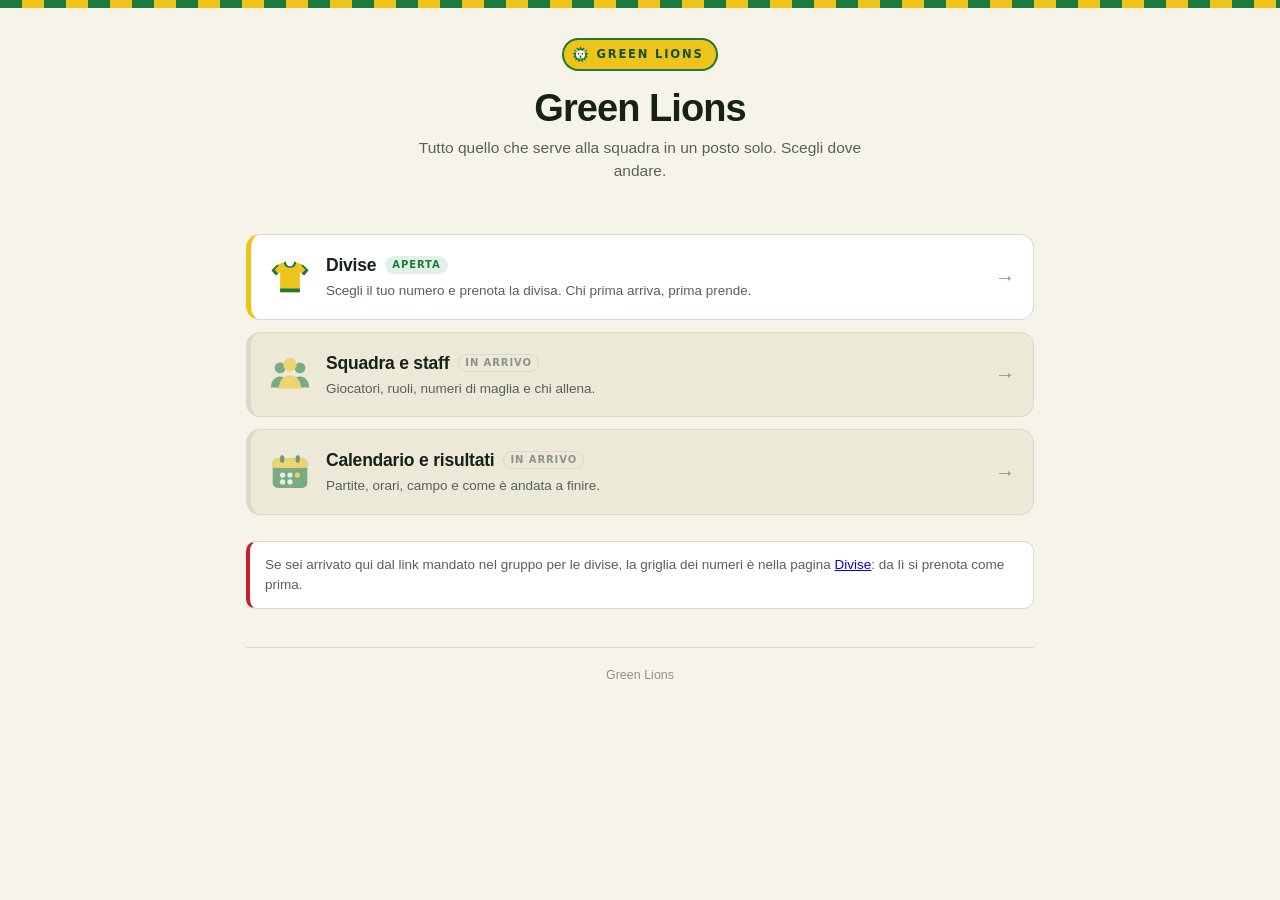
==== index.html @ c0812f9e "Added Main Paig Aggiunta main page" ====
<!doctype html>
<html lang="it">
<head>
<meta charset="utf-8">
<meta name="viewport" content="width=device-width, initial-scale=1, viewport-fit=cover">
<title>Green Lions</title>
<meta name="description" content="Il sito dei Green Lions: prenotazione delle divise, squadra e staff, calendario e risultati.">
<meta name="theme-color" content="#1c7a3e">

<link rel="icon" type="image/svg+xml" href="/assets/img/leone.svg">
<link rel="icon" type="image/png" href="/assets/img/favicon.png">
<link rel="apple-touch-icon" href="/assets/img/apple-touch-icon.png">
<link rel="stylesheet" href="/assets/css/site.css">

<!-- DOMINIO: se il sito cambia indirizzo, aggiorna le due righe qui sotto.
     In README c'è il comando per farlo su tutte le pagine in un colpo solo. -->
<meta property="og:type" content="website">
<meta property="og:title" content="Green Lions">
<meta property="og:description" content="Divise, squadra, calendario: tutto quello che serve, in un posto solo.">
<meta property="og:image" content="https://divisegreenlions.netlify.app/assets/img/og-image.png">
<meta property="og:url" content="https://divisegreenlions.netlify.app/">
<meta name="twitter:card" content="summary_large_image">
</head>
<body>

<div class="banda"></div>

<svg style="position:absolute;width:0;height:0" aria-hidden="true">
  <symbol id="leone" viewBox="0 0 100 100"><path d="M50.0 2.0 L58.1 17.0 L72.3 7.5 L72.5 24.6 L89.5 22.7 L81.8 37.9 L97.7 44.2 L83.8 54.1 L94.9 67.0 L78.0 69.3 L81.8 85.9 L65.8 80.1 L61.5 96.6 L50.0 84.0 L38.5 96.6 L34.2 80.1 L18.2 85.9 L22.0 69.3 L5.1 67.0 L16.2 54.1 L2.3 44.2 L18.2 37.9 L10.5 22.7 L27.5 24.6 L27.7 7.5 L41.9 17.0 Z" style="fill:var(--leo-criniera,#1c7a3e)"/>
  <circle cx="50" cy="50" r="34" style="fill:var(--leo-criniera,#1c7a3e)"/>
  <circle cx="29" cy="32" r="8.5" style="fill:var(--leo-faccia,#efc41a)"/>
  <circle cx="71" cy="32" r="8.5" style="fill:var(--leo-faccia,#efc41a)"/>
  <circle cx="29" cy="32" r="3.8" style="fill:var(--leo-tratti,#12522a)"/>
  <circle cx="71" cy="32" r="3.8" style="fill:var(--leo-tratti,#12522a)"/>
  <circle cx="50" cy="52" r="27" style="fill:var(--leo-faccia,#efc41a)"/>
  <ellipse cx="39" cy="45" rx="4.4" ry="5.4" style="fill:var(--leo-tratti,#12522a)"/>
  <ellipse cx="61" cy="45" rx="4.4" ry="5.4" style="fill:var(--leo-tratti,#12522a)"/>
  <path d="M50 66 L41.5 57.5 L58.5 57.5 Z" style="fill:var(--leo-tratti,#12522a)"/>
  <path d="M50 66 L50 72" fill="none" style="stroke:var(--leo-tratti,#12522a)" stroke-width="3.4" stroke-linecap="round"/>
  <path d="M50 72 q -7 6 -13 0" fill="none" style="stroke:var(--leo-tratti,#12522a)" stroke-width="3.4" stroke-linecap="round"/>
  <path d="M50 72 q  7 6  13 0" fill="none" style="stroke:var(--leo-tratti,#12522a)" stroke-width="3.4" stroke-linecap="round"/></symbol>

  <symbol id="maglia" viewBox="0 0 34 30">
    <path style="fill:var(--kit-giallo)" d="M12 3 L6.5 5 L2 9.5 L5.5 13.8 L9 11.2 L9 27.4 L25 27.4 L25 11.2 L28.5 13.8 L32 9.5 L27.5 5 L22 3 C22 6.1 19.8 7.6 17 7.6 C14.2 7.6 12 6.1 12 3 Z"/>
    <path style="fill:var(--kit-verde)" d="M9 24.4 L25 24.4 L25 27.4 L9 27.4 Z"/>
    <path style="fill:var(--kit-verde)" d="M6.5 5 L2 9.5 L5.5 13.8 L7.6 12.2 L4.6 9.2 L8 5.7 Z"/>
    <path style="fill:var(--kit-verde)" d="M27.5 5 L32 9.5 L28.5 13.8 L26.4 12.2 L29.4 9.2 L26 5.7 Z"/>
    <path style="fill:var(--kit-verde)" d="M12 3 L13.7 2.4 C13.7 5 15.1 6.3 17 6.3 C18.9 6.3 20.3 5 20.3 2.4 L22 3 C22 6.1 19.8 7.6 17 7.6 C14.2 7.6 12 6.1 12 3 Z"/>
  </symbol>

  <symbol id="persone" viewBox="0 0 34 30">
    <circle cx="9" cy="10" r="4.4" style="fill:var(--kit-verde)"/>
    <path style="fill:var(--kit-verde)" d="M1.5 26 C1.5 20.6 4.9 17 9 17 C13.1 17 16.5 20.6 16.5 26 Z"/>
    <circle cx="25" cy="10" r="4.4" style="fill:var(--kit-verde)"/>
    <path style="fill:var(--kit-verde)" d="M17.5 26 C17.5 20.6 20.9 17 25 17 C29.1 17 32.5 20.6 32.5 26 Z"/>
    <circle cx="17" cy="7.5" r="5.4" style="fill:var(--kit-giallo)"/>
    <path style="fill:var(--kit-giallo)" d="M8 27 C8 20.4 12 16 17 16 C22 16 26 20.4 26 27 Z"/>
  </symbol>

  <symbol id="calendario" viewBox="0 0 34 30">
    <rect x="3" y="4" width="28" height="24" rx="4" style="fill:var(--kit-verde)"/>
    <rect x="3" y="4" width="28" height="7.5" rx="4" style="fill:var(--kit-giallo)"/>
    <rect x="3" y="8" width="28" height="3.5" style="fill:var(--kit-giallo)"/>
    <rect x="9" y="1.5" width="3.4" height="6" rx="1.7" style="fill:var(--kit-verde-s)"/>
    <rect x="21.6" y="1.5" width="3.4" height="6" rx="1.7" style="fill:var(--kit-verde-s)"/>
    <circle cx="11" cy="17.5" r="2.1" style="fill:var(--kit-bianco)"/>
    <circle cx="17" cy="17.5" r="2.1" style="fill:var(--kit-bianco)"/>
    <circle cx="23" cy="17.5" r="2.1" style="fill:var(--kit-giallo)"/>
    <circle cx="11" cy="23" r="2.1" style="fill:var(--kit-bianco)"/>
    <circle cx="17" cy="23" r="2.1" style="fill:var(--kit-bianco)"/>
  </symbol>
</svg>

<div class="wrap">

  <header class="site-head">
    <span class="crest"><svg class="leo" viewBox="0 0 100 100" aria-hidden="true"><use href="#leone"></use></svg>Green Lions</span>
    <h1>Green Lions</h1>
    <p class="lede">Tutto quello che serve alla squadra in un posto solo. Scegli dove andare.</p>
  </header>

  <nav class="cards" aria-label="Pagine del sito">

    <a class="card" href="/divise/">
      <span class="card-ico"><svg viewBox="0 0 34 30" aria-hidden="true"><use href="#maglia"></use></svg></span>
      <span class="card-txt">
        <span class="card-title">Divise <span class="badge">aperta</span></span>
        <span class="card-desc">Scegli il tuo numero e prenota la divisa. Chi prima arriva, prima prende.</span>
      </span>
      <span class="card-go" aria-hidden="true">→</span>
    </a>

    <a class="card is-soon" href="/squadra/">
      <span class="card-ico"><svg viewBox="0 0 34 30" aria-hidden="true"><use href="#persone"></use></svg></span>
      <span class="card-txt">
        <span class="card-title">Squadra e staff <span class="badge soon">in arrivo</span></span>
        <span class="card-desc">Giocatori, ruoli, numeri di maglia e chi allena.</span>
      </span>
      <span class="card-go" aria-hidden="true">→</span>
    </a>

    <a class="card is-soon" href="/calendario/">
      <span class="card-ico"><svg viewBox="0 0 34 30" aria-hidden="true"><use href="#calendario"></use></svg></span>
      <span class="card-txt">
        <span class="card-title">Calendario e risultati <span class="badge soon">in arrivo</span></span>
        <span class="card-desc">Partite, orari, campo e come è andata a finire.</span>
      </span>
      <span class="card-go" aria-hidden="true">→</span>
    </a>

  </nav>

  <p class="note">Se sei arrivato qui dal link mandato nel gruppo per le divise, la griglia dei numeri è nella pagina <a href="/divise/">Divise</a>: da lì si prenota come prima.</p>

  <footer class="site-footer">Green Lions</footer>

</div>

</body>
</html>
---- assets/css/site.css ----
/* ============================================================
   Green Lions — foglio di stile comune a tutte le pagine.

   I colori vengono dalle divise: giallo e verde della prima
   maglia, bianco e azzurro del portiere, rosso della seconda.

   Nota: divise/index.html NON usa questo file. È volutamente
   un unico file autonomo (si può aprire con doppio clic o
   trascinare su netlify.com/drop senza portarsi dietro nulla),
   quindi ha una sua copia di questi token. Se cambi un colore
   qui, cambialo anche là.
   ============================================================ */

:root {
  --kit-giallo:  #efc41a;
  --kit-verde:   #1c7a3e;
  --kit-verde-s: #12522a;
  --kit-rosso:   #c8202b;
  --kit-bianco:  #eef3f4;
  --kit-azzurro: #58bcd6;

  --bg:        #f6f4e9;
  --surface:   #ffffff;
  --surface-2: #ece9d9;
  --ink:       #16211a;
  --ink-2:     #566159;
  --ink-3:     #8b948c;
  --line:      #ddd9c6;
  --accent:    var(--kit-verde);
  --accent-ink:#ffffff;
  --accent-sf: #e2f0e5;
  --radius:    14px;
  --shadow:    0 1px 2px rgba(18,40,26,.07), 0 10px 26px -14px rgba(18,40,26,.35);
}

@media (prefers-color-scheme: dark) {
  :root {
    --bg:        #0d1610;
    --surface:   #15201a;
    --surface-2: #1e2b23;
    --ink:       #eaf0ea;
    --ink-2:     #9fada3;
    --ink-3:     #67756c;
    --line:      #27352c;
    --accent:    #3fb56e;
    --accent-ink:#06170d;
    --accent-sf: #16311f;
    --shadow:    0 1px 2px rgba(0,0,0,.5), 0 10px 26px -14px rgba(0,0,0,.8);
  }
}

* { box-sizing: border-box; }
html { -webkit-text-size-adjust: 100%; }

body {
  margin: 0;
  background: var(--bg);
  color: var(--ink);
  font: 400 16px/1.5 ui-sans-serif, -apple-system, "Segoe UI", Roboto, Helvetica, Arial, sans-serif;
  padding: 0 0 env(safe-area-inset-bottom);
}

/* fascia superiore a righe, come la maglia gialloverde */
.banda {
  height: 8px;
  background: repeating-linear-gradient(
    90deg,
    var(--kit-verde) 0 22px,
    var(--kit-giallo) 22px 44px
  );
}

.wrap { max-width: 820px; margin: 0 auto; padding: 26px 16px 64px; }

/* ---- intestazione ---- */

.site-head { text-align: center; padding: 4px 0 22px; }

.crest {
  display: inline-flex; align-items: center; gap: 7px;
  font: 800 11.5px/1 ui-sans-serif, system-ui, sans-serif;
  letter-spacing: .16em; text-transform: uppercase;
  color: var(--kit-verde-s);
  background: var(--kit-giallo);
  padding: 8px 14px; border-radius: 999px;
  box-shadow: inset 0 0 0 2px var(--kit-verde);
  text-decoration: none;
}
@media (prefers-color-scheme: dark) { .crest { color: #123; } }

.leo { width: 17px; height: 17px; flex: none; margin-left: -4px; }
/* nel bollino giallo il muso del leone diventa crema, altrimenti si confonde col fondo */
.crest .leo { --leo-faccia: #f8f6ec; }

h1 { margin: 16px 0 6px; font-size: clamp(27px, 6.4vw, 38px); line-height: 1.12; letter-spacing: -.025em; }
.lede { margin: 0 auto; max-width: 52ch; color: var(--ink-2); font-size: 15.5px; }

/* ---- elenco delle pagine ---- */

.cards { display: grid; gap: 12px; margin: 30px 0 0; }

.card {
  display: flex; align-items: center; gap: 15px;
  padding: 17px 18px;
  background: var(--surface);
  border: 1px solid var(--line);
  border-left: 5px solid var(--kit-giallo);
  border-radius: var(--radius);
  text-decoration: none; color: inherit;
  transition: transform .12s ease, border-color .12s, box-shadow .12s;
}
.card:hover { border-color: var(--kit-verde); border-left-color: var(--kit-verde); transform: translateY(-2px); box-shadow: var(--shadow); }
.card:focus-visible { outline: 2px solid var(--kit-verde); outline-offset: 2px; }

.card-ico { flex: none; width: 42px; height: 42px; display: grid; place-items: center; }
.card-ico svg { width: 100%; height: 100%; }

.card-txt { flex: 1; min-width: 0; }
.card-title { display: flex; align-items: center; gap: 9px; flex-wrap: wrap; font-size: 17.5px; font-weight: 700; letter-spacing: -.012em; }
.card-desc { display: block; margin-top: 3px; font-size: 13.5px; color: var(--ink-2); }
.card-go { flex: none; color: var(--ink-3); font-size: 20px; line-height: 1; }
.card:hover .card-go { color: var(--kit-verde); }

/* pagine non ancora pronte: stesso posto, tono più spento */
.card.is-soon { border-left-color: var(--line); background: var(--surface-2); }
.card.is-soon .card-ico { opacity: .55; }

.badge {
  font: 700 10px/1 ui-sans-serif, system-ui, sans-serif;
  letter-spacing: .09em; text-transform: uppercase;
  padding: 4px 7px; border-radius: 999px;
  background: var(--accent-sf); color: var(--kit-verde);
}
@media (prefers-color-scheme: dark) { .badge { color: var(--accent); } }
.badge.soon { background: var(--surface-2); color: var(--ink-3); box-shadow: inset 0 0 0 1px var(--line); }

/* ---- riquadro nota ---- */

.note {
  margin: 26px 0 0; padding: 13px 15px;
  background: var(--surface); border: 1px solid var(--line);
  border-left: 4px solid var(--kit-rosso);
  border-radius: 10px; font-size: 13.5px; color: var(--ink-2);
}

/* ---- pagine interne ---- */

.back {
  display: inline-flex; align-items: center; gap: 6px;
  margin-bottom: 4px; font-size: 13.5px; font-weight: 600;
  color: var(--ink-2); text-decoration: none;
}
.back:hover { color: var(--kit-verde); }

.pannello {
  margin: 26px 0 0; padding: 26px 22px;
  background: var(--surface); border: 1px dashed var(--line);
  border-radius: var(--radius); text-align: center; color: var(--ink-2);
}
.pannello h2 { margin: 0 0 8px; font-size: 19px; color: var(--ink); letter-spacing: -.015em; }
.pannello p { margin: 0 auto; max-width: 46ch; font-size: 14.5px; }

.site-footer {
  margin-top: 38px; padding-top: 18px;
  border-top: 1px solid var(--line);
  text-align: center; font-size: 12.5px; color: var(--ink-3);
}
.site-footer a { color: var(--ink-2); }
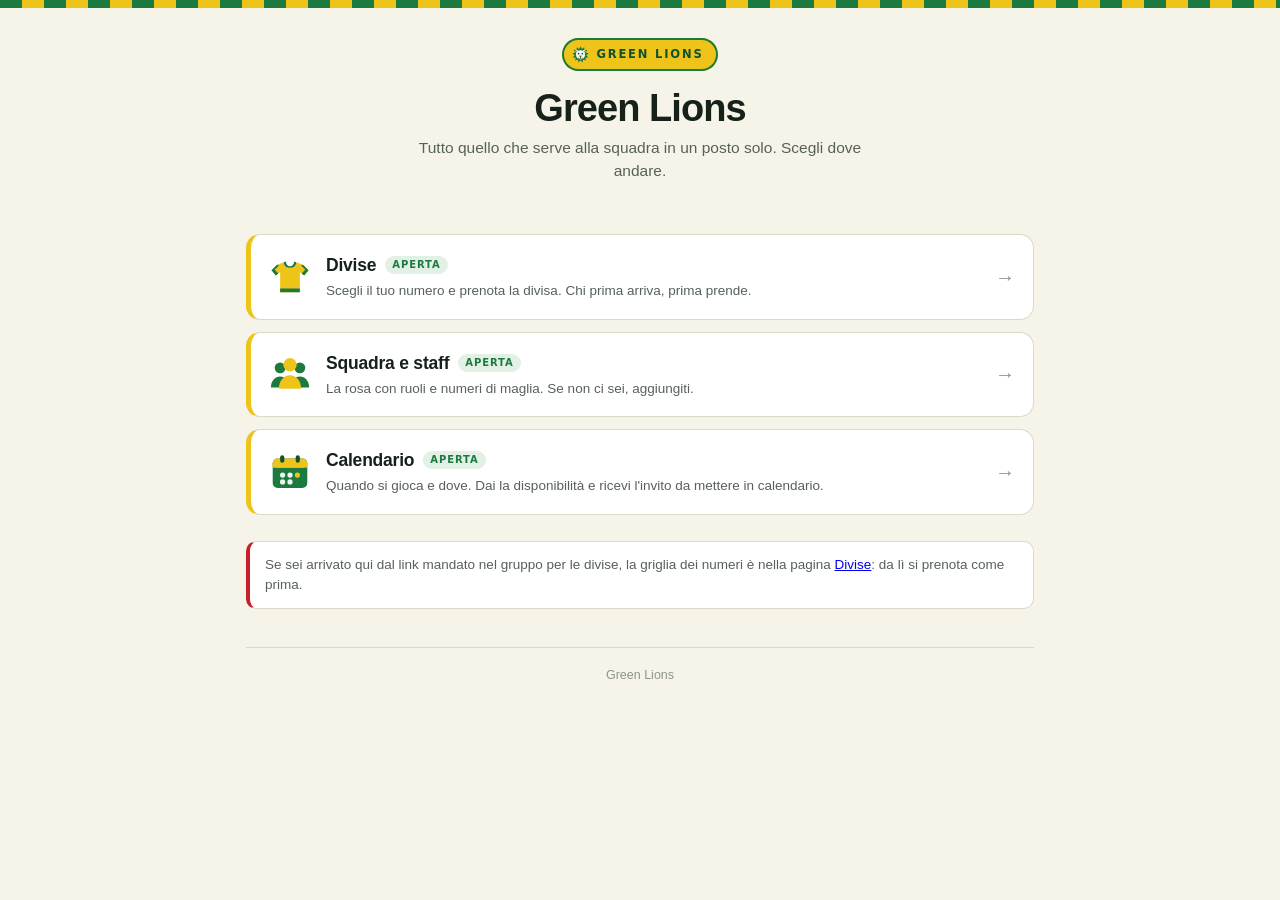
==== commit e6681de0: "Added squadra e calendario Added squadra e calendario" ====
--- a/index.html
+++ b/index.html
@@ -90,20 +90,20 @@
       <span class="card-go" aria-hidden="true">→</span>
     </a>
 
-    <a class="card is-soon" href="/squadra/">
+    <a class="card" href="/squadra/">
       <span class="card-ico"><svg viewBox="0 0 34 30" aria-hidden="true"><use href="#persone"></use></svg></span>
       <span class="card-txt">
-        <span class="card-title">Squadra e staff <span class="badge soon">in arrivo</span></span>
-        <span class="card-desc">Giocatori, ruoli, numeri di maglia e chi allena.</span>
+        <span class="card-title">Squadra e staff <span class="badge">aperta</span></span>
+        <span class="card-desc">La rosa con ruoli e numeri di maglia. Se non ci sei, aggiungiti.</span>
       </span>
       <span class="card-go" aria-hidden="true">→</span>
     </a>
 
-    <a class="card is-soon" href="/calendario/">
+    <a class="card" href="/calendario/">
       <span class="card-ico"><svg viewBox="0 0 34 30" aria-hidden="true"><use href="#calendario"></use></svg></span>
       <span class="card-txt">
-        <span class="card-title">Calendario e risultati <span class="badge soon">in arrivo</span></span>
-        <span class="card-desc">Partite, orari, campo e come è andata a finire.</span>
+        <span class="card-title">Calendario <span class="badge">aperta</span></span>
+        <span class="card-desc">Quando si gioca e dove. Dai la disponibilità e ricevi l'invito da mettere in calendario.</span>
       </span>
       <span class="card-go" aria-hidden="true">→</span>
     </a>
--- a/assets/css/site.css
+++ b/assets/css/site.css
@@ -166,3 +166,95 @@
   text-align: center; font-size: 12.5px; color: var(--ink-3);
 }
 .site-footer a { color: var(--ink-2); }
+
+/* ============================================================
+   Moduli e finestre
+   Stessi stili della pagina divise, così le pagine nuove hanno
+   lo stesso aspetto senza ricopiarli ogni volta.
+   ============================================================ */
+
+.barra {
+  display: flex; flex-wrap: wrap; align-items: center; justify-content: space-between;
+  gap: 10px; margin: 26px 0 16px; padding: 12px 15px;
+  background: var(--surface); border: 1px solid var(--line);
+  border-left: 5px solid var(--kit-giallo);
+  border-radius: var(--radius);
+}
+.barra .conto { font-weight: 650; font-size: 15px; }
+.barra .conto b { font-size: 21px; color: var(--accent); }
+
+button.btn, a.btn {
+  padding: 11px 16px; border-radius: 11px; border: 1px solid transparent; cursor: pointer;
+  font: 700 14.5px/1 ui-sans-serif, -apple-system, "Segoe UI", Roboto, Helvetica, Arial, sans-serif;
+  text-decoration: none; display: inline-flex; align-items: center; justify-content: center; gap: 7px;
+}
+.btn.primary { background: var(--kit-verde); color: #fff; }
+.btn.primary:disabled { opacity: .55; cursor: wait; }
+.btn.ghost { background: transparent; color: var(--ink-2); border-color: var(--line); }
+.btn.ghost:hover { border-color: var(--kit-verde); color: var(--kit-verde); }
+.btn.piccolo { padding: 8px 12px; font-size: 13px; border-radius: 9px; }
+.btn.pericolo { background: transparent; color: var(--kit-rosso); border-color: var(--line); }
+@media (prefers-color-scheme: dark) {
+  .btn.primary { background: var(--accent); color: var(--accent-ink); }
+  .btn.pericolo { color: #f0999b; }
+}
+
+dialog {
+  border: none; border-radius: 18px; padding: 0;
+  background: var(--surface); color: var(--ink);
+  width: min(460px, calc(100vw - 24px));
+  box-shadow: var(--shadow); overflow: hidden;
+}
+dialog::backdrop { background: rgba(9,22,14,.6); backdrop-filter: blur(2px); }
+.testata { height: 6px; background: linear-gradient(90deg, var(--kit-verde), var(--kit-giallo)); }
+.foglio { padding: 20px 22px 22px; max-height: min(78vh, 720px); overflow-y: auto; }
+.foglio h2 { margin: 0 0 16px; font-size: 20px; letter-spacing: -.015em; }
+
+label { display: block; margin: 0 0 12px; font-size: 13px; font-weight: 600; color: var(--ink-2); }
+label > span { display: block; margin-bottom: 5px; }
+input, textarea, select {
+  width: 100%;
+  font: 400 16px/1.4 ui-sans-serif, -apple-system, "Segoe UI", Roboto, Helvetica, Arial, sans-serif;
+  color: var(--ink); background: var(--bg);
+  border: 1px solid var(--line); border-radius: 10px; padding: 11px 12px;
+}
+input:focus, textarea:focus, select:focus { outline: 2px solid var(--kit-verde); outline-offset: -1px; border-color: transparent; }
+textarea { resize: vertical; min-height: 62px; }
+.riga { display: grid; grid-template-columns: 1fr 1fr; gap: 10px; }
+@media (max-width: 400px) { .riga { grid-template-columns: 1fr; } }
+
+/* scelta a pulsanti: sì / forse / no */
+.scelta { display: grid; grid-template-columns: repeat(3, 1fr); gap: 8px; margin: 0 0 14px; }
+.scelta input { position: absolute; opacity: 0; pointer-events: none; }
+.scelta span {
+  display: block; text-align: center; padding: 12px 6px; cursor: pointer;
+  border: 1px solid var(--line); border-radius: 11px;
+  font-size: 14px; font-weight: 700; color: var(--ink-2); background: var(--bg);
+}
+.scelta label { margin: 0; }
+.scelta input:checked + span { background: var(--accent-sf); color: var(--kit-verde); border-color: var(--kit-verde); }
+.scelta input:focus-visible + span { outline: 2px solid var(--kit-verde); outline-offset: 2px; }
+@media (prefers-color-scheme: dark) { .scelta input:checked + span { color: var(--accent); } }
+
+.consenso { display: flex; gap: 9px; align-items: flex-start; font-size: 12.5px; font-weight: 400; color: var(--ink-2); margin: 4px 0 18px; }
+.consenso input { width: auto; margin: 2px 0 0; flex: none; accent-color: var(--kit-verde); }
+
+.azioni { display: flex; gap: 9px; }
+.azioni .btn { flex: 1; padding: 14px 16px; font-size: 15px; }
+.azioni .btn.ghost { flex: 0 0 auto; padding-inline: 18px; }
+
+.msg { border-radius: 10px; padding: 11px 13px; font-size: 13.5px; margin: 0 0 14px; display: none; }
+.msg.mostra { display: block; }
+.msg.err { background: #fbeae9; color: #9d1a24; }
+.msg.ok  { background: var(--accent-sf); color: var(--kit-verde); }
+@media (prefers-color-scheme: dark) {
+  .msg.err { background: #33191b; color: #f0999b; }
+  .msg.ok  { color: var(--accent); }
+}
+
+.vuoto {
+  margin: 22px 0 0; padding: 30px 22px;
+  background: var(--surface); border: 1px dashed var(--line);
+  border-radius: var(--radius); text-align: center; color: var(--ink-2); font-size: 14.5px;
+}
+.caricamento { opacity: .4; pointer-events: none; }
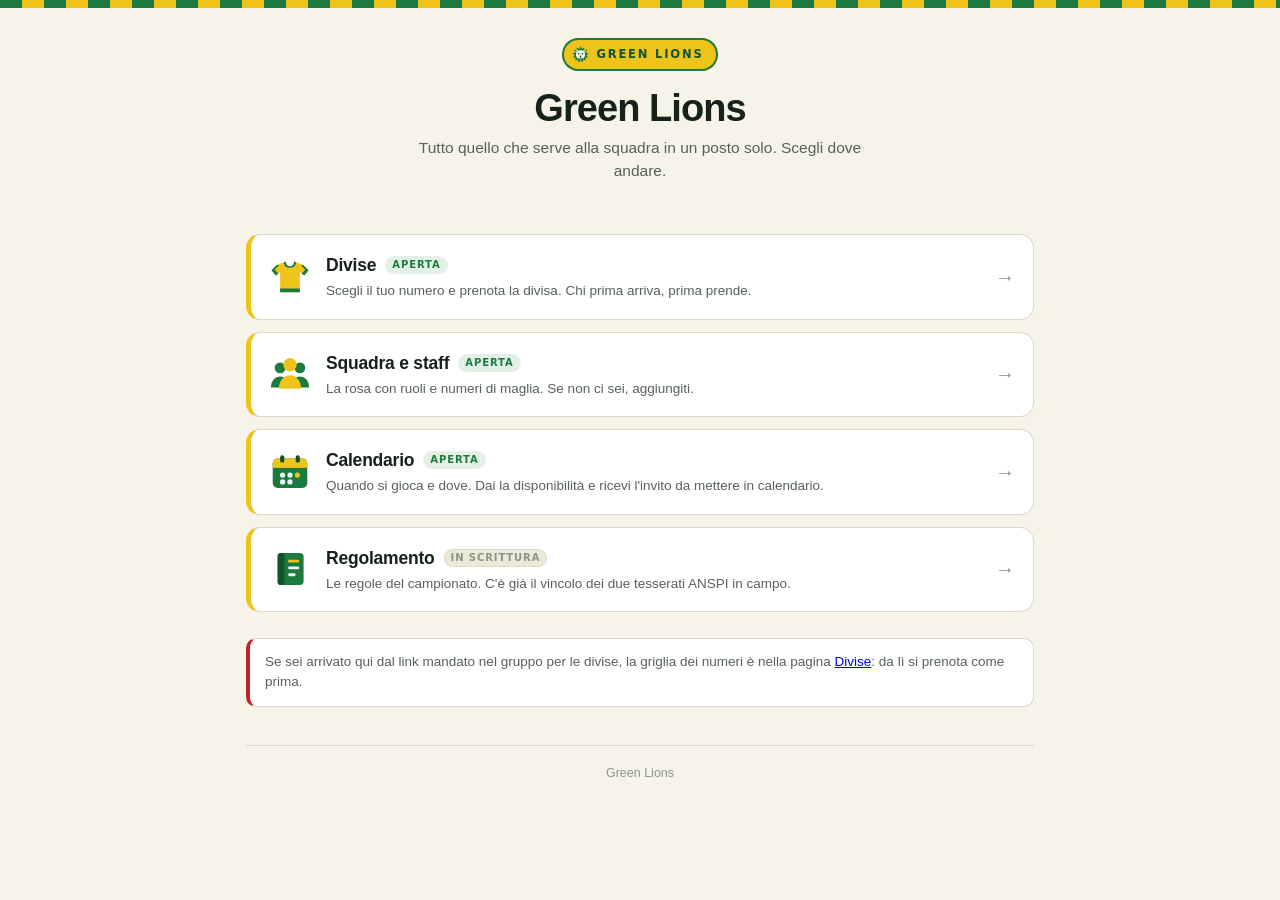
==== commit 39f08388: "Aggiunta pagina del regolamento Aggiunta pagina del regolamento da completare" ====
--- a/index.html
+++ b/index.html
@@ -57,6 +57,14 @@
     <path style="fill:var(--kit-giallo)" d="M8 27 C8 20.4 12 16 17 16 C22 16 26 20.4 26 27 Z"/>
   </symbol>
 
+  <symbol id="regolamento" viewBox="0 0 34 30">
+    <rect x="7" y="2" width="21" height="26" rx="3" style="fill:var(--kit-verde)"/>
+    <rect x="7" y="2" width="5.5" height="26" rx="2.5" style="fill:var(--kit-verde-s)"/>
+    <rect x="15.5" y="7.5" width="9" height="2.3" rx="1.15" style="fill:var(--kit-giallo)"/>
+    <rect x="15.5" y="13" width="9" height="2.3" rx="1.15" style="fill:var(--kit-bianco)"/>
+    <rect x="15.5" y="18.5" width="6" height="2.3" rx="1.15" style="fill:var(--kit-bianco)"/>
+  </symbol>
+
   <symbol id="calendario" viewBox="0 0 34 30">
     <rect x="3" y="4" width="28" height="24" rx="4" style="fill:var(--kit-verde)"/>
     <rect x="3" y="4" width="28" height="7.5" rx="4" style="fill:var(--kit-giallo)"/>
@@ -108,6 +116,15 @@
       <span class="card-go" aria-hidden="true">→</span>
     </a>
 
+    <a class="card" href="/regolamento/">
+      <span class="card-ico"><svg viewBox="0 0 34 30" aria-hidden="true"><use href="#regolamento"></use></svg></span>
+      <span class="card-txt">
+        <span class="card-title">Regolamento <span class="badge soon">in scrittura</span></span>
+        <span class="card-desc">Le regole del campionato. C'è già il vincolo dei due tesserati ANSPI in campo.</span>
+      </span>
+      <span class="card-go" aria-hidden="true">→</span>
+    </a>
+
   </nav>
 
   <p class="note">Se sei arrivato qui dal link mandato nel gruppo per le divise, la griglia dei numeri è nella pagina <a href="/divise/">Divise</a>: da lì si prenota come prima.</p>
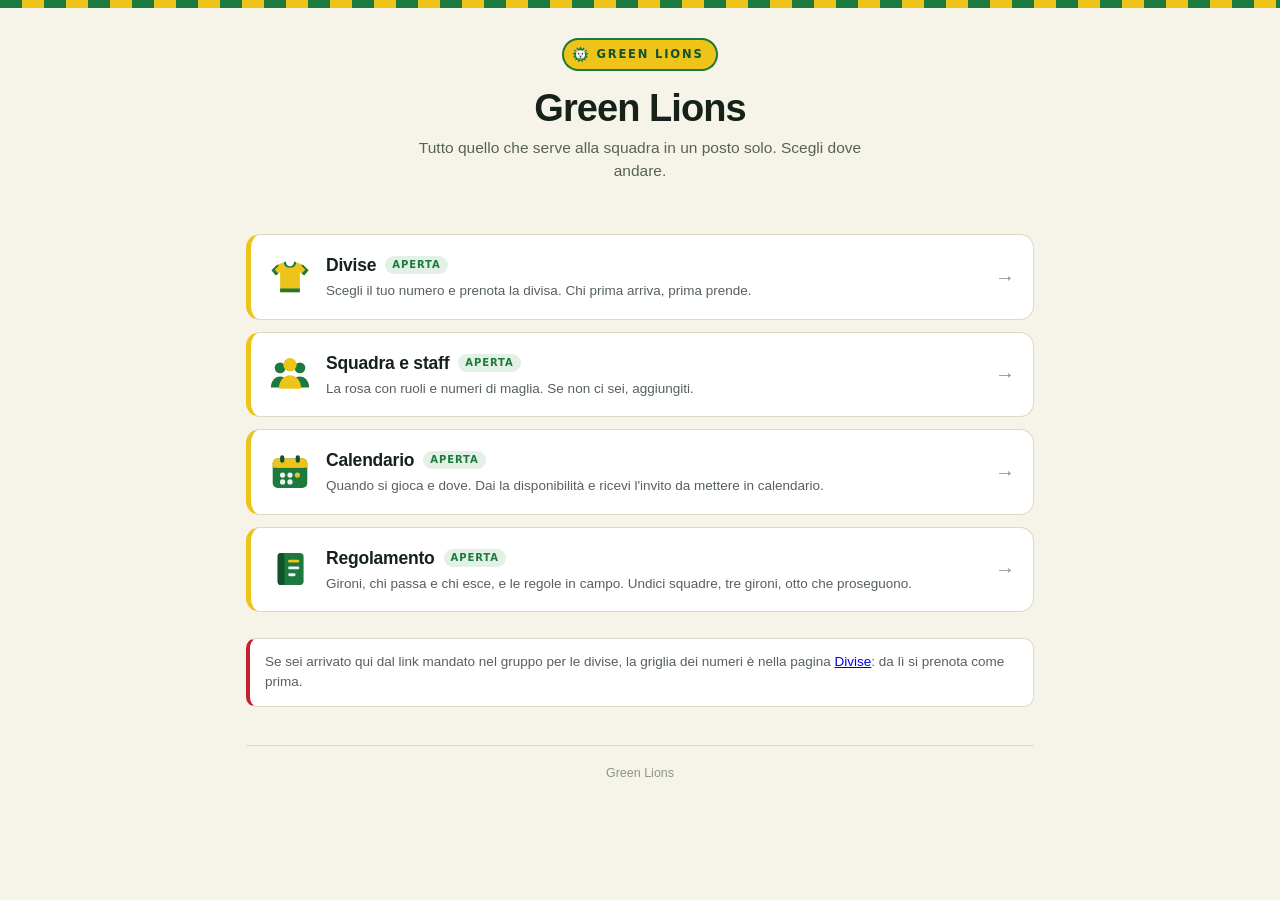
==== commit da36e69f: "aggiunto regolamento Aggiunto per esteso il regolamento" ====
--- a/index.html
+++ b/index.html
@@ -119,8 +119,8 @@
     <a class="card" href="/regolamento/">
       <span class="card-ico"><svg viewBox="0 0 34 30" aria-hidden="true"><use href="#regolamento"></use></svg></span>
       <span class="card-txt">
-        <span class="card-title">Regolamento <span class="badge soon">in scrittura</span></span>
-        <span class="card-desc">Le regole del campionato. C'è già il vincolo dei due tesserati ANSPI in campo.</span>
+        <span class="card-title">Regolamento <span class="badge">aperta</span></span>
+        <span class="card-desc">Gironi, chi passa e chi esce, e le regole in campo. Undici squadre, tre gironi, otto che proseguono.</span>
       </span>
       <span class="card-go" aria-hidden="true">→</span>
     </a>
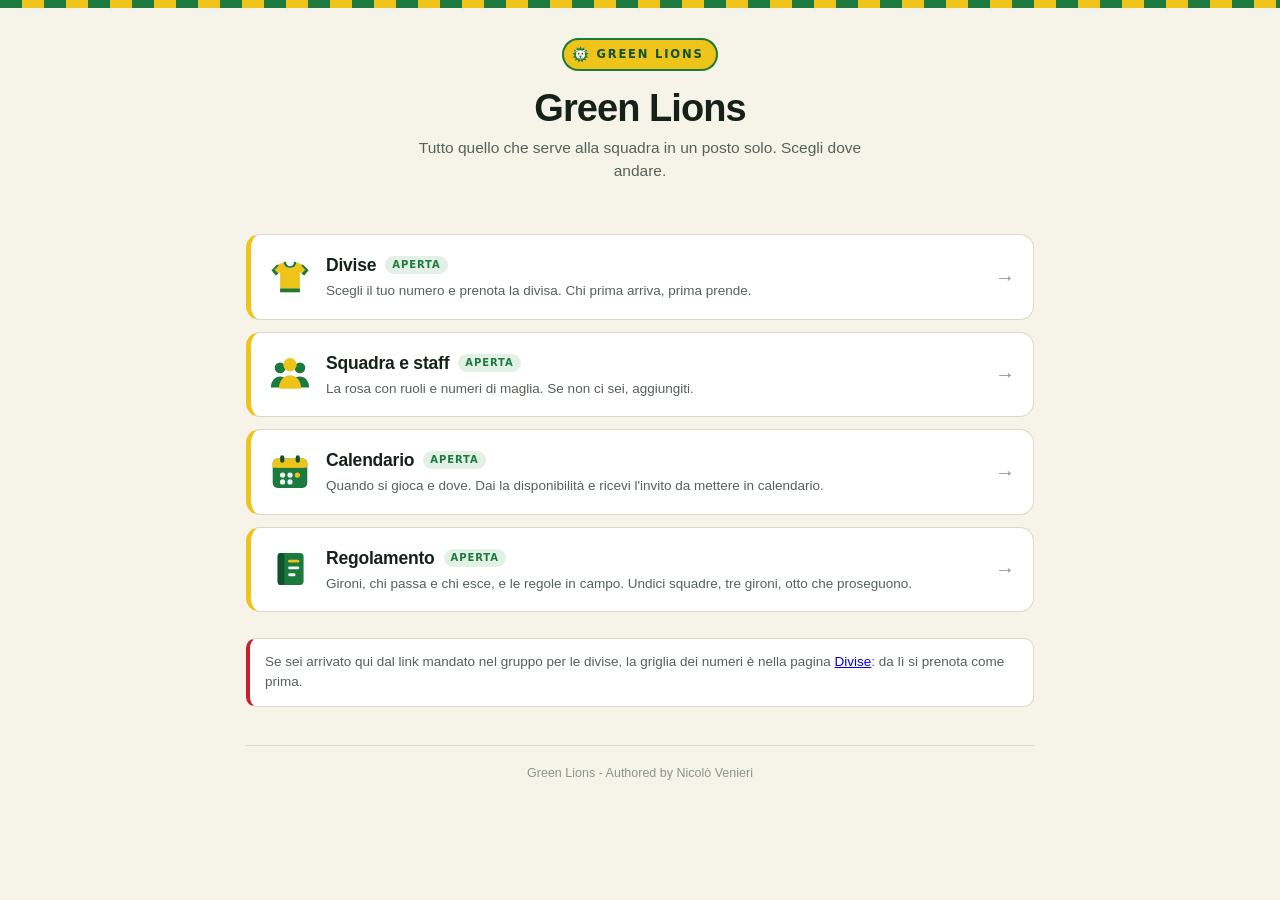
==== commit 6c85021b: "Aggiunta Possibilità di Distinta Possibilità di produrre la distinta" ====
--- a/index.html
+++ b/index.html
@@ -129,7 +129,7 @@
 
   <p class="note">Se sei arrivato qui dal link mandato nel gruppo per le divise, la griglia dei numeri è nella pagina <a href="/divise/">Divise</a>: da lì si prenota come prima.</p>
 
-  <footer class="site-footer">Green Lions</footer>
+  <footer class="site-footer">Green Lions - Authored by Nicolò Venieri</footer>
 
 </div>
 
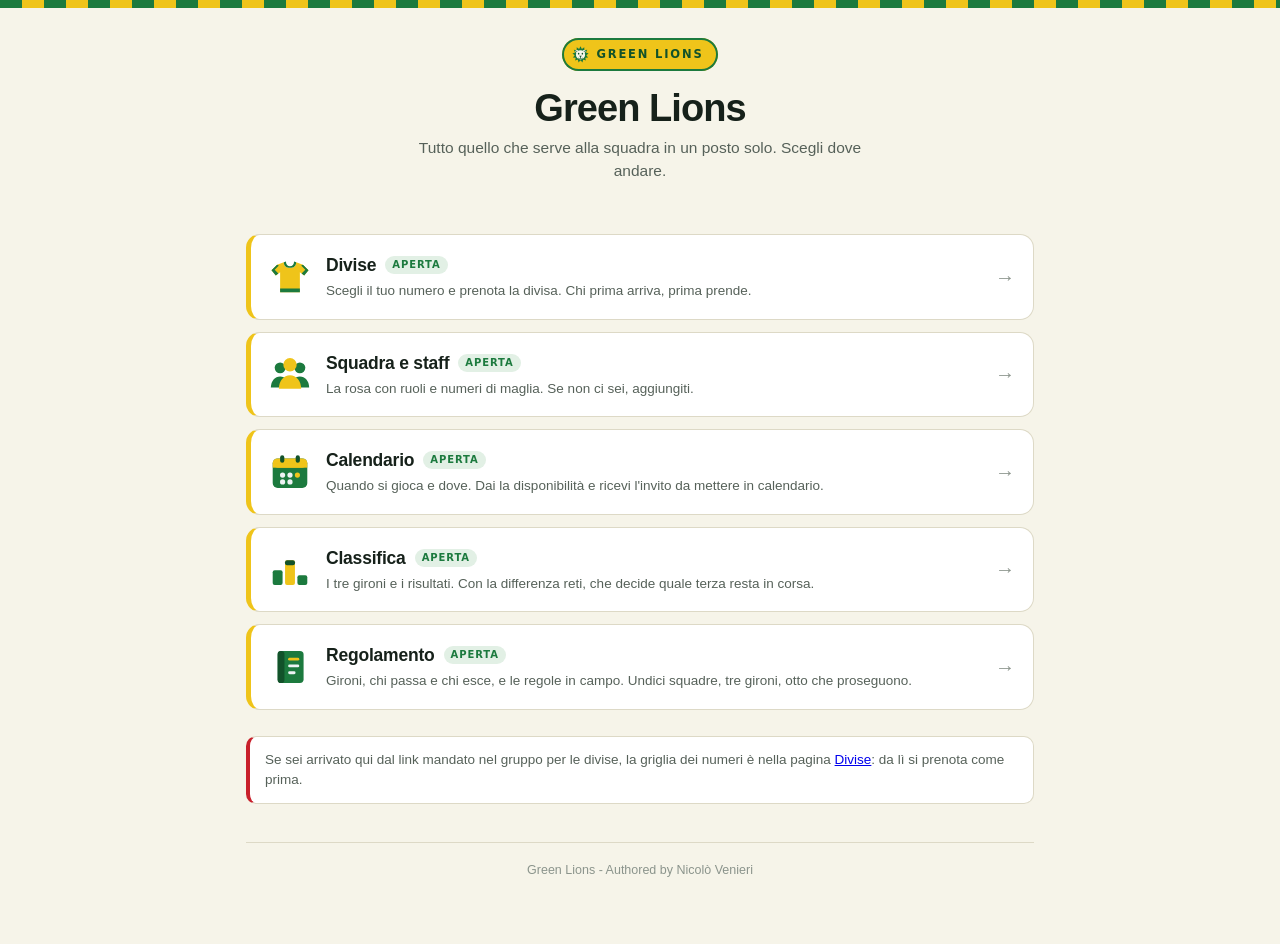
==== commit 0fc32a2a: "Calendario e Risultati Aggiunta la possibilità di inviare solleciti ai giocatori per le disponibilit" ====
--- a/index.html
+++ b/index.html
@@ -55,6 +55,13 @@
     <path style="fill:var(--kit-verde)" d="M17.5 26 C17.5 20.6 20.9 17 25 17 C29.1 17 32.5 20.6 32.5 26 Z"/>
     <circle cx="17" cy="7.5" r="5.4" style="fill:var(--kit-giallo)"/>
     <path style="fill:var(--kit-giallo)" d="M8 27 C8 20.4 12 16 17 16 C22 16 26 20.4 26 27 Z"/>
+  </symbol>
+
+  <symbol id="classifica" viewBox="0 0 34 30">
+    <rect x="3"  y="16" width="8" height="12" rx="1.6" style="fill:var(--kit-verde)"/>
+    <rect x="13" y="8"  width="8" height="20" rx="1.6" style="fill:var(--kit-giallo)"/>
+    <rect x="23" y="20" width="8" height="8"  rx="1.6" style="fill:var(--kit-verde)"/>
+    <rect x="13" y="8"  width="8" height="4"  rx="1.6" style="fill:var(--kit-verde-s)"/>
   </symbol>
 
   <symbol id="regolamento" viewBox="0 0 34 30">
@@ -116,6 +123,15 @@
       <span class="card-go" aria-hidden="true">→</span>
     </a>
 
+    <a class="card" href="/classifica/">
+      <span class="card-ico"><svg viewBox="0 0 34 30" aria-hidden="true"><use href="#classifica"></use></svg></span>
+      <span class="card-txt">
+        <span class="card-title">Classifica <span class="badge">aperta</span></span>
+        <span class="card-desc">I tre gironi e i risultati. Con la differenza reti, che decide quale terza resta in corsa.</span>
+      </span>
+      <span class="card-go" aria-hidden="true">→</span>
+    </a>
+
     <a class="card" href="/regolamento/">
       <span class="card-ico"><svg viewBox="0 0 34 30" aria-hidden="true"><use href="#regolamento"></use></svg></span>
       <span class="card-txt">
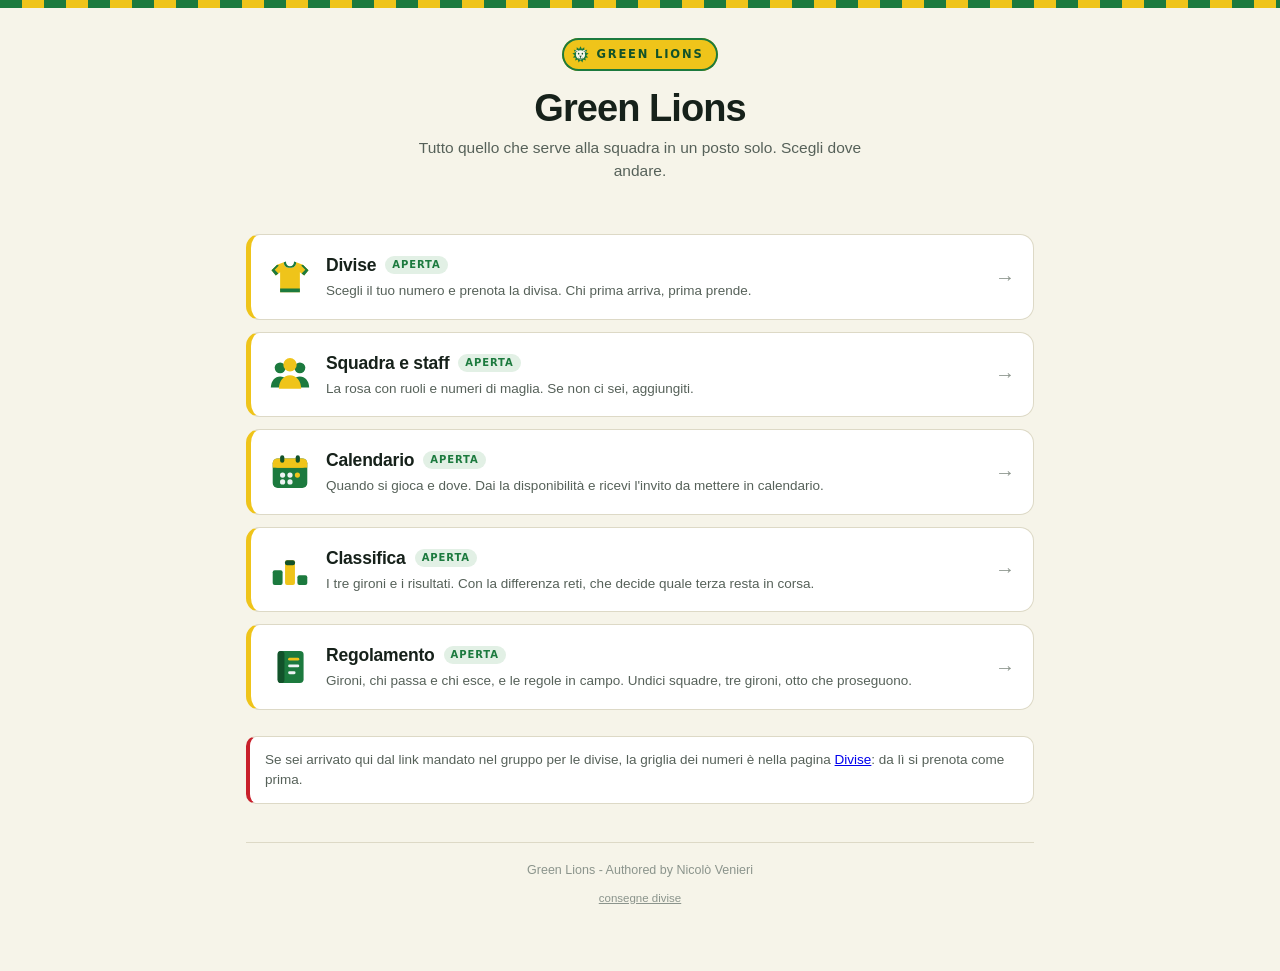
==== commit 3f917075: "console di gestone aggiungta console di gestone" ====
--- a/index.html
+++ b/index.html
@@ -146,6 +146,7 @@
   <p class="note">Se sei arrivato qui dal link mandato nel gruppo per le divise, la griglia dei numeri è nella pagina <a href="/divise/">Divise</a>: da lì si prenota come prima.</p>
 
   <footer class="site-footer">Green Lions - Authored by Nicolò Venieri</footer>
+  <p style="text-align:center;margin:10px 0 0;font-size:11.5px"><a href="/consegne/" style="color:var(--ink-3)">consegne divise</a></p>
 
 </div>
 
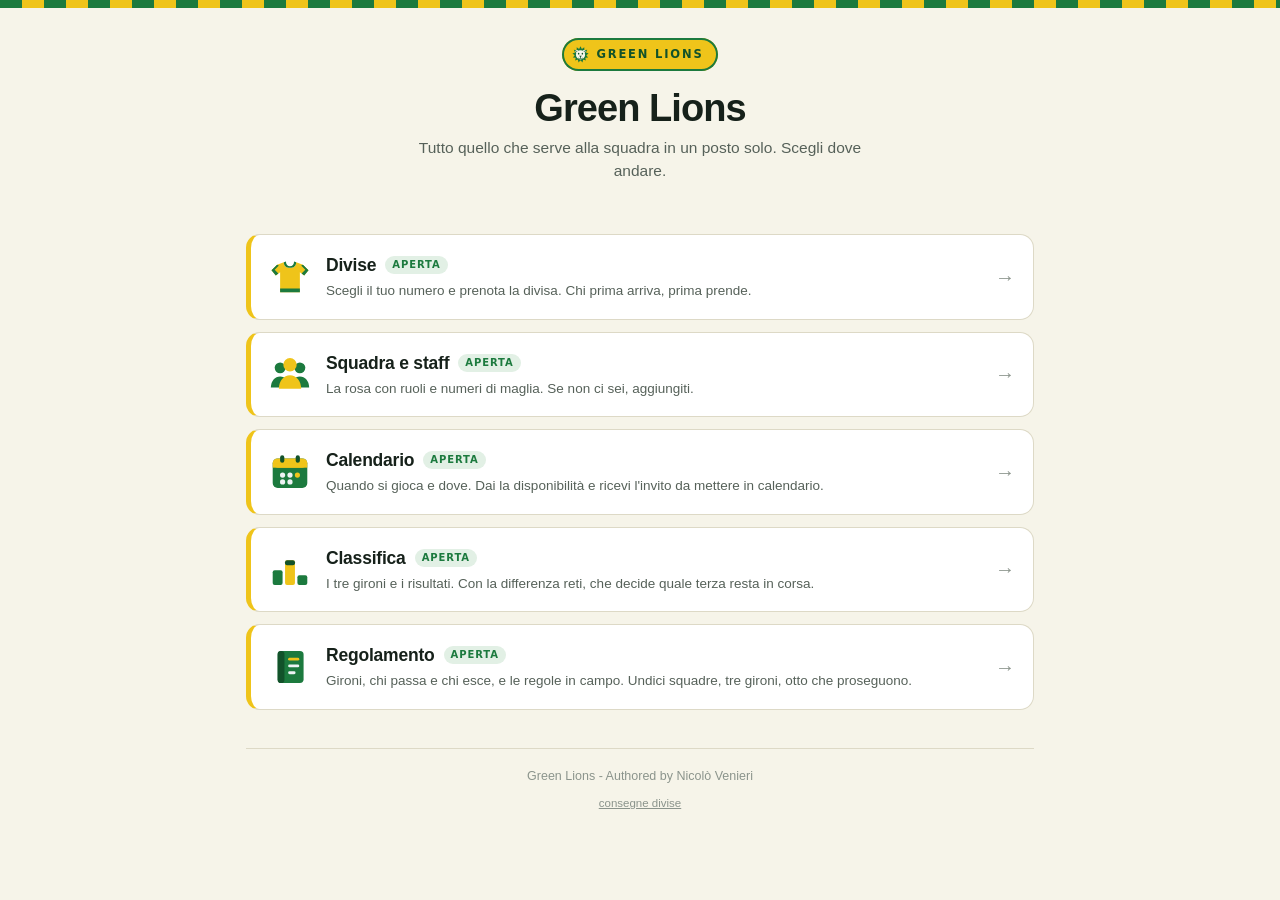
==== commit 3d4ca418: "Aggiunta modifica per gestione documenti Gestione dei document facilitata" ====
--- a/index.html
+++ b/index.html
@@ -141,10 +141,7 @@
       <span class="card-go" aria-hidden="true">→</span>
     </a>
 
-  </nav>
-
-  <p class="note">Se sei arrivato qui dal link mandato nel gruppo per le divise, la griglia dei numeri è nella pagina <a href="/divise/">Divise</a>: da lì si prenota come prima.</p>
-
+  </nav> 
   <footer class="site-footer">Green Lions - Authored by Nicolò Venieri</footer>
   <p style="text-align:center;margin:10px 0 0;font-size:11.5px"><a href="/consegne/" style="color:var(--ink-3)">consegne divise</a></p>
 
